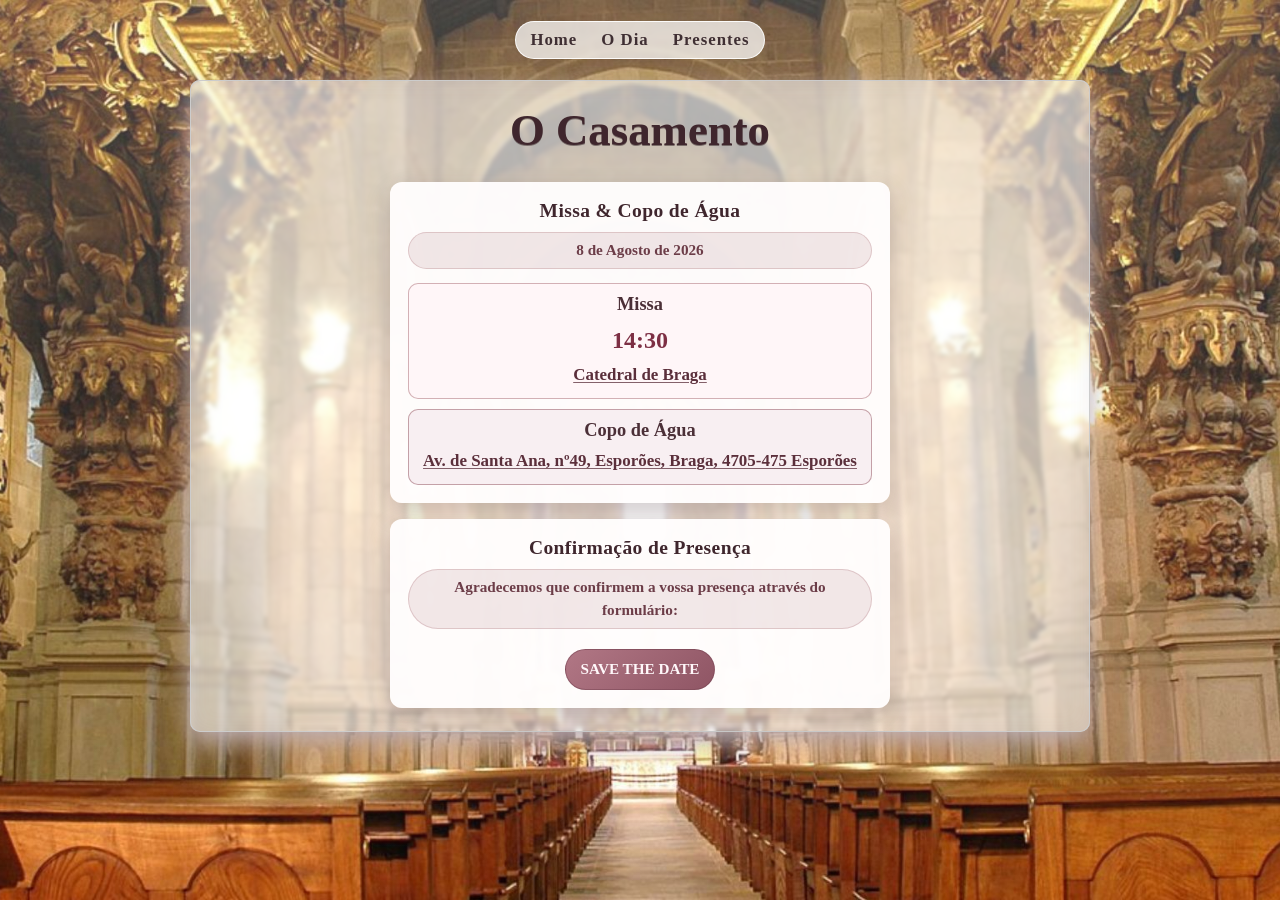
==== date.html @ df5f40dc "initial deploy" ====
<!DOCTYPE html>
<html lang="pt">
<head>
    <meta charset="UTF-8">
    <meta name="viewport" content="width=device-width, initial-scale=1.0">
    <title>O Dia</title>
    <link rel="stylesheet" href="css/style2.css">
</head>
<body class="date-page">

    <section class="hero">
        <div class="overlay"></div>

        <header class="hero-header">
            <nav>
                <a href="index.html">Home</a>
                <a href="date.html">O Dia</a>
                <a href="presents.html">Presentes</a>
            </nav>
        </header>

        <div class="hero-content">
            <h2 class="fade-in fade-delay-1">O Casamento</h2>
            <!--<p class="fade-in fade-delay-2">8 de Agosto de 2026</p> -->

            <div class="cards">
                <article class="card">
                    <h3>Missa &amp; Copo de Água</h3>
                    <p class="date-line">8 de Agosto de 2026</p>

                    <div class="event-block">
                        <h4>Missa</h4>
                        <p>
                            <span class="event-time">14:30</span><br>
                            <a class="map-link" href="https://www.google.com/maps/search/?api=1&query=Catedral+de+Braga" target="_blank" rel="noopener noreferrer">Catedral de Braga</a>
                        </p>
                    </div>

                    <div class="event-block">
                        <h4>Copo de Água</h4>
                        <p>
                            <a class="map-link" href="https://www.google.com/maps/search/?api=1&query=Av.+de+Santa+Ana+49+Espor%C3%B5es+Braga+4705-475" target="_blank" rel="noopener noreferrer">Av. de Santa Ana, nº49, Esporões, Braga, 4705-475 Esporões</a>
                        </p>
                    </div>
                </article>

                <article class="card rsvp-card">
                    <h3>Confirmação de Presença</h3>
                    <p class="date-line">Agradecemos que confirmem a vossa presença através do formulário:</p>
                    <p><a class="rsvp-link" href="https://forms.gle/fTT2RGvYza15NgtS8" target="_blank" rel="noopener noreferrer">SAVE THE DATE</a></p>
                </article>

                
            </div>
        </div>

    </section>

</body>
</html>
---- css/style2.css ----
* {
    margin: 0;
    padding: 0;
    box-sizing: border-box;
}

:root {
    --rose: #b8868d;
    --gold: #d4a574;
    --cream-1: #faf7f5;
    --cream-2: #f5ede8;
    --white: #ffffff;
    --text: #222222;
    --rose-deep: #3f262d;
    --rose-mid: #5b2f3b;
    --rose-soft: #6c3d48;
    --rose-tint: #fff6f8;
}

html,
body {
    min-height: 100%;
    overflow-x: hidden;
}

body {
    font-family: "Georgia", serif;
    color: var(--text);
    background: var(--cream-1);
}

.hero {
    position: relative;
    min-height: 100vh;
    color: var(--white);
    background-size: cover;
    background-position: center;
    background-repeat: no-repeat;
    background-attachment: fixed;
}

.home .hero {
    background-image: url('../img/emilia-afonso.jpg');
    background-position: center -0.6%;
}

.date-page .hero {
    background-image: url('../img/se-braga.jpg');
    
    
}

.presents-page .hero {
    background-image: url('../img/emilia-afonso4.jpg');
    min-height: 70vh;
}

.home .overlay{
    position: absolute;
    inset: 0;
    background: linear-gradient(to bottom, rgba(255, 255, 255, 0), rgba(255, 255, 255, 0.24));
}

.date-page .overlay{
    position: absolute;
    inset: 0;
    background: linear-gradient(to bottom, rgba(255, 255, 255, 0.24), rgba(255, 255, 255, 0));
}

.presents-page .overlay{
    position: absolute;
    inset: 0;
    background: linear-gradient(to bottom, rgba(255, 255, 255, 0.2), rgba(255, 255, 255, 0.2));
}


.hero-header,
.hero-content {
    position: relative;
    z-index: 1;
}

.hero-header {
    height: 80px;
    display: grid;
    place-items: center;
    padding: 16px;
}

.hero-header nav {
    display: flex;
    justify-content: center;
    gap: 24px;
    background: rgba(255, 255, 255, 0.72);
    border: 1px solid rgba(255, 255, 255, 0.9);
    border-radius: 999px;
    padding: 8px 14px;
    box-shadow: 0 6px 16px rgba(90, 69, 74, 0.14);
    backdrop-filter: blur(2px);
}

.hero-header a {
    color: #3f2f33;
    text-decoration: none;
    letter-spacing: 0.06em;
    font-size: 1.05rem;
    font-weight: 600;
    text-shadow: none;
}

.hero-content {
    min-height: calc(100vh - 80px);
    max-width: 1100px;
    margin: 0 auto;
    padding: 24px;
    display: flex;
    flex-direction: column;
    justify-content: center;
    gap: 14px;
}

.home .hero-content {
    align-items: flex-start;
    text-align: left;
    
}

.date-page .hero-content,
.presents-page .hero-content {
    align-items: center;
    text-align: center;
}

.hero-content h1 {
    font-size: clamp(2.2rem, 5vw, 4.2rem);
    line-height: 1.1;
}

.hero-content h2 {
    font-size: clamp(1.8rem, 3.5vw, 2.8rem);
}

.hero-content p {
    font-size: clamp(0.98rem, 1.8vw, 1.1rem);
    line-height: 1.5;
}

.fade-in {
    opacity: 0;
    transform: translateY(16px);
    animation: fadeUp 0.9s ease forwards;
}

.fade-delay-1 {
    animation-delay: 0.2s;
}

.fade-delay-2 {
    animation-delay: 0.4s;
}

.fade-delay-3 {
    animation-delay: 0.6s;
}

@keyframes fadeUp {
    to {
        opacity: 1;
        transform: translateY(0);
    }
}

.date-page .cards {
    width: 100%;
    display: flex;
    flex-direction: column;
    align-items: center;
    gap: 16px;
    margin-top: 12px;
}

.date-page .card {
    background: rgba(255, 253, 253, 0.96);
    color: #35282c;

    width: min(500px, 92%);
    border-radius: 12px;
    padding: 18px;
    box-shadow: 0 10px 24px rgba(62, 36, 45, 0.24);
}

.date-page .rsvp-card {
    width: min(500px, 92%);
}

.date-page .card h3 {
    margin-bottom: 10px;
    font-size: 1.22rem;
    color: #3f262d;
    letter-spacing: 0.02em;
}

.date-page .card p {
    font-size: 0.95rem;
}

.date-page .card {
    text-align: center;
}

.date-page .date-line {
    margin: 2px 0 14px;
    color: #6c3d48;
    font-weight: 700;
    font-size: 1.18em;
    background: rgba(184, 134, 141, 0.18);
    border: 1px solid rgba(184, 134, 141, 0.35);
    border-radius: 999px;
    padding: 6px 12px;
}

.date-page .event-block {
    background: rgba(255, 246, 248, 0.98);
    border: 1px solid rgba(184, 134, 141, 0.62);
    border-radius: 10px;
    padding: 10px 12px;
    margin-top: 10px;
    text-align: center;
}

.date-page .event-block:nth-of-type(2) {
    background: rgba(248, 239, 242, 0.98);
    border-color: rgba(165, 112, 122, 0.62);
}

.date-page .event-block h4 {
    font-size: 1.15rem;
    color: #4b2f37;
    margin-bottom: 6px;
}

.date-page .event-block p {
    margin: 0;
    line-height: 1.6;
    font-size: 1.06rem;
}

.date-page .event-time {
    display: inline-block;
    font-size: 1.5rem;
    font-weight: 700;
    color: #7d2f44;
    margin-bottom: 2px;
}

.date-page .map-link {
    color: #5b2f3b;
    font-weight: 600;
    text-decoration-color: rgba(91, 47, 59, 0.75);
    text-underline-offset: 2px;
}

.date-page .map-link:hover {
    color: #3b1d25;
    text-decoration-color: rgba(59, 29, 37, 0.9);
}

.date-page .rsvp-link {
    display: inline-block;
    margin-top: 6px;
    text-decoration: none;
    color: #fff8fa;
    font-weight: 700;
    background: linear-gradient(135deg, #b17785, #8f5564);
    border: 1px solid rgba(118, 66, 80, 0.55);
    border-radius: 999px;
    padding: 8px 14px;
}

.date-page .rsvp-link:hover {
    background: linear-gradient(135deg, #9e6674, #7a4351);
}


.date-page .hero-content,
.presents-page .hero-content {
    min-height: calc(70vh - 80px);
    max-width: 900px;
    padding: 24px 28px;
    background: rgba(255, 255, 255, 0.6);

    border-radius: 10px;
    overflow: hidden;
    box-shadow:
        inset 0 0 0 1px rgb(204, 204, 204),
        inset 0 0 22px rgba(130, 100, 100, 0.1),
        0 10px 24px rgb(189, 173, 176);
    backdrop-filter: blur(2px);
}



.home .hero-content h1,
.home .hero-content > p{
    color: var(--rose-deep);
    text-shadow: -3px 3px 1 rgb(65, 52, 52);
}
.date-page .hero-content h2,
.date-page .hero-content > p,
.presents-page .hero-content h2,
.presents-page .hero-content p {
    color: var(--rose-deep);
    text-shadow: 0 1px 0 rgba(81, 67, 67, 0.65);
}

.home .hero-content > p {
    font-size: clamp(1.08rem, 2.15vw, 1.28rem);
}

.presents-page .hero-content h2 {
    color: var(--rose-deep);
}

.presents-page .hero-content p {
    color: var(--rose-soft);
}

.presents-page .hero-content p {
    font-size: clamp(1.08rem, 2.15vw, 1.28rem);
    line-height: 1.65;
}

.presents-page .payment-info {
    width: min(890px, 100%);
    margin-top: 8px;
}

.presents-page .payment-info h3 {
    margin-bottom: 10px;
    color: var(--rose-mid);
}

.payment-methods {
    display: grid;
    grid-template-columns: repeat(1, minmax(0, 1fr));
    gap: 10px;
}

.presents-page .payment-methods {
    grid-template-columns: repeat(2, minmax(10px, 1fr));
}

.payment-card {
    background: rgba(255, 247, 249, 0.95);
    color: #3f3135;
    border: 1px solid rgba(184, 134, 141, 0.38);
    border-radius: 10px;
    padding: 12px;
    box-shadow: 0 6px 14px rgba(62, 36, 45, 0.12);
}

.payment-card p {
    margin: 0;
    line-height: 1.45;
    font-size: 0.9rem;
}

.presents-gallery {
    background: linear-gradient(160deg, var(--cream-1), var(--cream-2));
    border-top: 2px solid var(--rose);
    padding: 36px 16px;
}

.gallery {
    max-width: 980px;
    margin: 0 auto;
    display: grid;
    grid-template-columns: repeat(auto-fit, minmax(180px, 1fr));
    gap: 14px;
}

.product-item {
    display: block;
    text-decoration: none;
    color: inherit;
    background: rgba(255, 252, 253, 0.97);
    border: 1px solid rgba(184, 134, 141, 0.32);
    border-radius: 10px;
    padding: 10px;
    box-shadow: 0 5px 14px rgba(62, 36, 45, 0.1);
    transition: transform 0.2s ease, box-shadow 0.2s ease;
}

.product-item:hover {
    transform: translateY(-3px);
    box-shadow: 0 8px 14px rgba(0, 0, 0, 0.12);
}

.product-item.product-paid {
    opacity: 0.72;
}

/* Keep a stable frame so mixed image sizes look uniform */
.product-image {
    position: relative;
    width: 100%;
    aspect-ratio: 4 / 3;
    display: grid;
    place-items: center;
    overflow: hidden;
    border-radius: 8px;
    background: var(--rose-tint);
    font-size: 2rem;
    margin-bottom: 8px;
}

.product-image-img {
    width: 100%;
    height: 100%;
    object-fit: cover;
    object-position: center;
}

.paid-badge {
    position: absolute;
    top: 8px;
    right: 8px;
    background: var(--rose);
    color: var(--white);
    border-radius: 999px;
    padding: 4px 8px;
    font-size: 0.75rem;
    font-weight: 700;
}

.paid-badge.paid {
    background: #4f8a5a;
}

.progress-track {
    height: 6px;
    width: 100%;
    margin-top: 8px;
    border-radius: 999px;
    background: #efe7e3;
    overflow: hidden;
}

.progress-fill {
    height: 100%;
    background: linear-gradient(90deg, var(--gold), var(--rose));
    border-radius: inherit;
}

.product-item h3 {
    font-size: 0.92rem;
    line-height: 1.35;
    margin: 4px 0;
    color: var(--rose-mid);
}

.product-item .price {
    color: var(--rose-soft);
    font-weight: 700;
    font-size: 0.95rem;
}

@media (max-width: 768px) {
    .hero {
        background-attachment: scroll;
    }

    .hero-header nav {
        flex-wrap: wrap;
        gap: 14px 18px;
    }

    .hero-header nav {
        padding: 8px 12px;
    }

    .home .hero-content {
        align-items: center;
        text-align: center;
    }

    .presents-page .hero {
        min-height: 64vh;
    }

    .home .hero-content,
    .date-page .hero-content,
    .presents-page .hero-content {
        min-height: calc(64vh - 80px);
        width: min(96%, 860px);
        padding: 18px 16px;
    }
}

@media (max-width: 480px) {
    .hero {
        min-height: 78vh;
    }

    .hero-content {
        padding: 18px 14px;
    }

    .date-page .card,
    .payment-card {
        padding: 12px;
    }

    .payment-methods {
        grid-template-columns: 1fr;
    }

    .gallery {
        grid-template-columns: repeat(2, minmax(0, 1fr));
        gap: 10px;
    }

    .product-item {
        padding: 8px;
    }

    .product-item h3,
    .product-item .price {
        font-size: 0.84rem;
    }
}
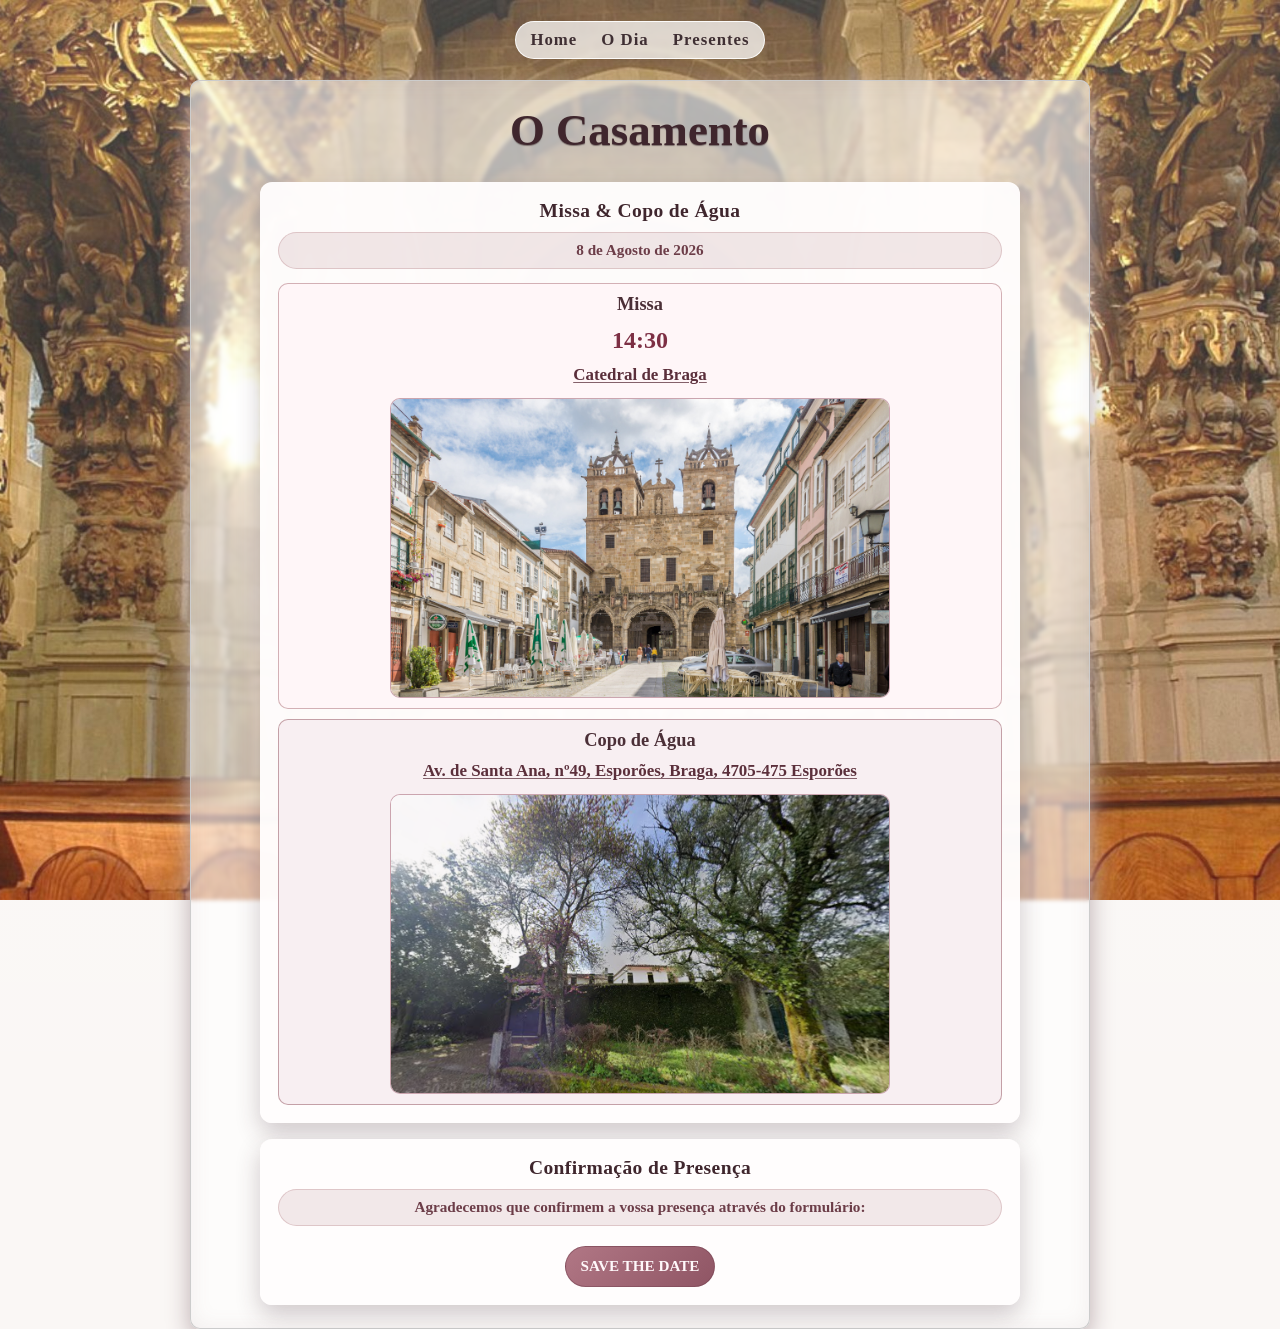
==== commit 89ee4b14: "desktop edit" ====
--- a/date.html
+++ b/date.html
@@ -34,6 +34,9 @@
                             <span class="event-time">14:30</span><br>
                             <a class="map-link" href="https://www.google.com/maps/search/?api=1&query=Catedral+de+Braga" target="_blank" rel="noopener noreferrer">Catedral de Braga</a>
                         </p>
+                        <figure class="location-preview" aria-label="Foto da Catedral de Braga">
+                            <img class="location-preview-image" src="img/sebraga-out.jpg" alt="Catedral de Braga">
+                        </figure>
                     </div>
 
                     <div class="event-block">
@@ -41,6 +44,9 @@
                         <p>
                             <a class="map-link" href="https://www.google.com/maps/search/?api=1&query=Av.+de+Santa+Ana+49+Espor%C3%B5es+Braga+4705-475" target="_blank" rel="noopener noreferrer">Av. de Santa Ana, nº49, Esporões, Braga, 4705-475 Esporões</a>
                         </p>
+                        <figure class="location-preview" aria-label="Foto do local do copo de água">
+                            <img class="location-preview-image" src="img/esporoes.PNG" alt="Local do copo de água em Esporões">
+                        </figure>
                     </div>
                 </article>
 
--- a/css/style2.css
+++ b/css/style2.css
@@ -265,6 +265,26 @@
     text-decoration-color: rgba(59, 29, 37, 0.9);
 }
 
+.date-page .location-preview {
+    width: min(100%, 250px);
+    height: 120px;
+    margin-top: 10px;
+    margin-left: auto;
+    margin-right: auto;
+    border-radius: 10px;
+    overflow: hidden;
+    border: 1px solid rgba(125, 47, 68, 0.4);
+    background: rgba(255, 246, 248, 0.95);
+}
+
+.date-page .location-preview-image {
+    display: block;
+    width: 100%;
+    height: 100%;
+    object-fit: cover;
+    object-position: center;
+}
+
 .date-page .rsvp-link {
     display: inline-block;
     margin-top: 6px;
@@ -310,7 +330,7 @@
 .presents-page .hero-content h2,
 .presents-page .hero-content p {
     color: var(--rose-deep);
-    text-shadow: 0 1px 0 rgba(81, 67, 67, 0.65);
+    text-shadow: 0 1px 1px rgba(81, 67, 67, 0.65);
 }
 
 .home .hero-content > p {
@@ -465,7 +485,37 @@
     font-size: 0.95rem;
 }
 
+@media (min-width: 769px) {
+    .date-page .card,
+    .date-page .rsvp-card {
+        width: min(760px, 96%);
+    }
+
+    .date-page .location-preview {
+        width: min(100%, 500px);
+        height: 300px;
+    }
+}
+
 @media (max-width: 768px) {
+    .home .hero {
+        background-image: url('../img/emilia-afonso-mobile.jpg');
+        background-position: center 58%;
+        min-height: 100svh;
+        min-height: 100dvh;
+    }
+
+    .home .hero-content {
+        min-height: calc(100svh - 80px);
+        min-height: calc(100dvh - 80px);
+    }
+
+    .home .hero-content h1,
+    .home .hero-content > p {
+        color: var(--white);
+        text-shadow: 0 2px 10px rgba(0, 0, 0, 0.45);
+    }
+
     .hero {
         background-attachment: scroll;
     }
@@ -482,6 +532,7 @@
     .home .hero-content {
         align-items: center;
         text-align: center;
+        padding-top: 60px;
     }
 
     .presents-page .hero {
@@ -495,6 +546,10 @@
         width: min(96%, 860px);
         padding: 18px 16px;
     }
+
+    .home .hero-content {
+        padding-top: 260px;
+    }
 }
 
 @media (max-width: 480px) {
@@ -502,6 +557,11 @@
         min-height: 78vh;
     }
 
+    .home .hero {
+        min-height: 100svh;
+        min-height: 100dvh;
+    }
+
     .hero-content {
         padding: 18px 14px;
     }
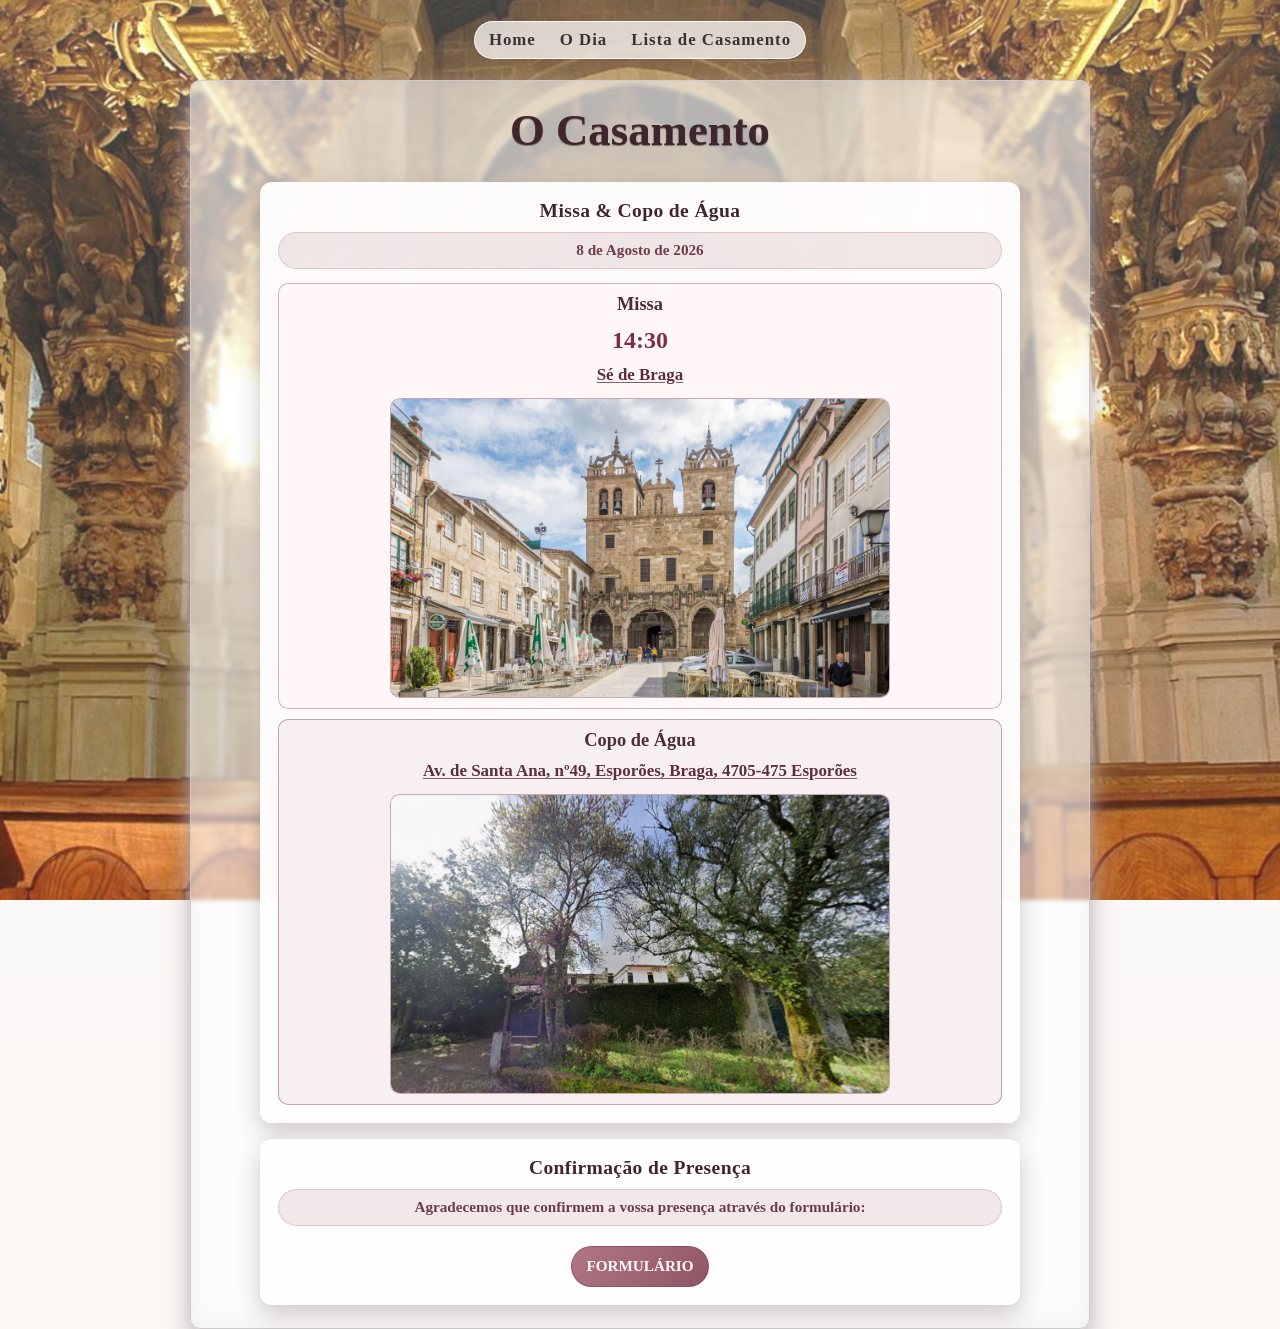
==== commit 4b805317: "fix: edit7" ====
--- a/date.html
+++ b/date.html
@@ -5,6 +5,7 @@
     <meta name="viewport" content="width=device-width, initial-scale=1.0">
     <title>O Dia</title>
     <link rel="stylesheet" href="css/style2.css">
+    <script src="js/reset-storage.js"></script>
 </head>
 <body class="date-page">
 
@@ -15,7 +16,7 @@
             <nav>
                 <a href="index.html">Home</a>
                 <a href="date.html">O Dia</a>
-                <a href="presents.html">Presentes</a>
+                <a href="presents.html">Lista de Casamento</a>
             </nav>
         </header>
 
@@ -32,7 +33,7 @@
                         <h4>Missa</h4>
                         <p>
                             <span class="event-time">14:30</span><br>
-                            <a class="map-link" href="https://www.google.com/maps/search/?api=1&query=Catedral+de+Braga" target="_blank" rel="noopener noreferrer">Catedral de Braga</a>
+                            <a class="map-link" href="https://www.google.com/maps/search/?api=1&query=Catedral+de+Braga" target="_blank" rel="noopener noreferrer">Sé de Braga</a>
                         </p>
                         <figure class="location-preview" aria-label="Foto da Catedral de Braga">
                             <img class="location-preview-image" src="img/sebraga-out.jpg" alt="Catedral de Braga">
@@ -53,7 +54,7 @@
                 <article class="card rsvp-card">
                     <h3>Confirmação de Presença</h3>
                     <p class="date-line">Agradecemos que confirmem a vossa presença através do formulário:</p>
-                    <p><a class="rsvp-link" href="https://forms.gle/fTT2RGvYza15NgtS8" target="_blank" rel="noopener noreferrer">SAVE THE DATE</a></p>
+                    <p><a class="rsvp-link" href="https://forms.gle/fTT2RGvYza15NgtS8" target="_blank" rel="noopener noreferrer">FORMULÁRIO</a></p>
                 </article>
 
                 
--- a/css/style2.css
+++ b/css/style2.css
@@ -498,6 +498,11 @@
 }
 
 @media (max-width: 768px) {
+    .date-page .location-preview {
+        width: min(100%, 340px);
+        height: 210px;
+    }
+
     .home .hero {
         background-image: url('../img/emilia-afonso-mobile.jpg');
         background-position: center 58%;
